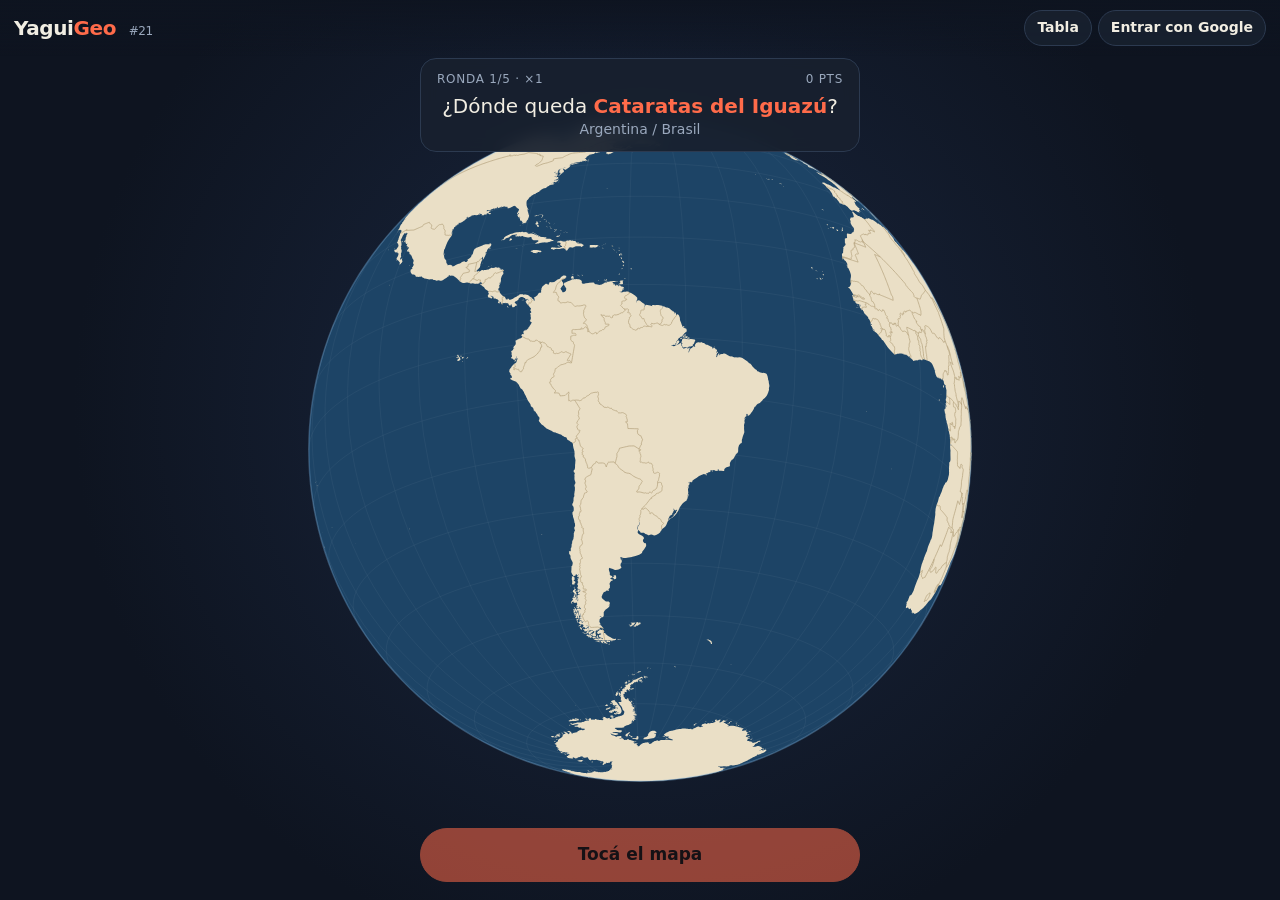
==== geo/index.html @ 8286e92d "Agregar Yagui Geo, juego diario de geografía, en geo/ Cinco lugares por día sobre un globo, puntaje " ====
<!doctype html>
<html lang="es">
<head>
<meta charset="utf-8">
<meta name="viewport" content="width=device-width, initial-scale=1, viewport-fit=cover, user-scalable=no">
<meta name="theme-color" content="#0e1420">
<title>Yagui Geo</title>
<link rel="stylesheet" href="style.css">
</head>
<body>
<canvas id="globe" aria-label="Globo terráqueo: tocá para marcar un lugar"></canvas>

<header>
  <div class="brand">Yagui<span>Geo</span> <small id="dayLabel"></small></div>
  <div class="actions">
    <button id="btnBoard" class="ghost">Tabla</button>
    <button id="btnAuth" class="ghost">Entrar con Google</button>
  </div>
</header>

<section id="prompt" class="card" hidden>
  <div class="meta"><span id="roundLabel"></span><span id="scoreLabel"></span></div>
  <div class="question">¿Dónde queda <strong id="placeName"></strong>?</div>
  <div class="sub" id="placeCountry"></div>
</section>

<section id="bar" hidden>
  <div id="feedback" class="card" hidden></div>
  <button id="btnMain" class="primary" disabled>Tocá el mapa</button>
</section>

<dialog id="endDlg">
  <h2>Resultado de hoy</h2>
  <div class="big" id="endTotal"></div>
  <ol id="endRounds"></ol>
  <p id="endNote" class="note"></p>
  <div class="row">
    <button id="btnShare" class="primary">Compartir</button>
    <button id="btnEndBoard">Ver tabla</button>
    <button id="btnEndClose" class="ghost">Ver mapa</button>
  </div>
</dialog>

<dialog id="boardDlg">
  <h2>Tabla de posiciones</h2>
  <div id="boardBody"></div>
  <div class="row"><button id="btnBoardClose" class="primary">Cerrar</button></div>
</dialog>

<div id="toast" hidden></div>

<script src="vendor/d3.min.js"></script>
<script src="vendor/topojson-client.min.js"></script>
<script src="vendor/supabase.js"></script>
<script src="config.js"></script>
<script src="places.js"></script>
<script src="app.js"></script>
</body>
</html>
---- geo/style.css ----
:root {
  --bg: #0e1420;
  --panel: #18212fee;
  --line: #2c3a50;
  --text: #f1ede2;
  --muted: #9aa8bd;
  --accent: #ff6b4a;
  --good: #2fbf71;
}
* { box-sizing: border-box; }
html, body { height: 100%; margin: 0; overflow: hidden; }
body {
  background: radial-gradient(circle at 50% 45%, #1a2740 0%, var(--bg) 70%);
  color: var(--text);
  font: 16px/1.4 system-ui, -apple-system, "Segoe UI", Roboto, sans-serif;
  -webkit-tap-highlight-color: transparent;
}
#globe { position: fixed; inset: 0; width: 100%; height: 100%; touch-action: none; cursor: grab; }
#globe.dragging { cursor: grabbing; }

header {
  position: fixed; top: 0; left: 0; right: 0;
  display: flex; align-items: center; justify-content: space-between; gap: 8px;
  padding: calc(10px + env(safe-area-inset-top)) 14px 10px;
  pointer-events: none;
  background: linear-gradient(#0e1420e6, #0e142000);
}
header > * { pointer-events: auto; }
.brand { font-weight: 800; font-size: 20px; letter-spacing: -.02em; white-space: nowrap; }
.brand span { color: var(--accent); }
.brand small { font-weight: 500; font-size: 12px; color: var(--muted); margin-left: 6px; }
.actions { display: flex; gap: 6px; }

button {
  font: inherit; font-weight: 600; color: var(--text);
  background: #26334a; border: 1px solid var(--line); border-radius: 999px;
  padding: 9px 16px; cursor: pointer;
}
button.ghost { background: var(--panel); font-size: 14px; padding: 7px 12px; }
button.primary { background: var(--accent); border-color: var(--accent); color: #1b0d08; }
button:disabled { opacity: .55; cursor: default; }
#btnAuth { max-width: 46vw; overflow: hidden; text-overflow: ellipsis; white-space: nowrap; }

.card {
  background: var(--panel); border: 1px solid var(--line); border-radius: 16px;
  padding: 12px 16px; backdrop-filter: blur(8px);
}
#prompt {
  position: fixed; left: 50%; transform: translateX(-50%);
  top: calc(58px + env(safe-area-inset-top)); width: min(440px, calc(100% - 24px));
  text-align: center; pointer-events: none;
}
#prompt .meta { display: flex; justify-content: space-between; font-size: 12px; color: var(--muted); text-transform: uppercase; letter-spacing: .06em; }
#prompt .question { font-size: 20px; margin-top: 4px; }
#prompt .question strong { color: var(--accent); }
#prompt .sub { color: var(--muted); font-size: 14px; }

#bar {
  position: fixed; left: 50%; transform: translateX(-50%);
  bottom: calc(18px + env(safe-area-inset-bottom)); width: min(440px, calc(100% - 24px));
  display: flex; flex-direction: column; gap: 8px; pointer-events: none;
}
#bar > * { pointer-events: auto; }
#bar button { width: 100%; padding: 14px; font-size: 17px; }
#feedback { text-align: center; }
#feedback b { color: var(--good); font-size: 20px; }

dialog {
  background: #18212f; color: var(--text); border: 1px solid var(--line); border-radius: 20px;
  width: min(520px, calc(100% - 24px)); max-height: calc(100% - 40px); padding: 20px;
}
dialog::backdrop { background: #060a12b0; }
dialog h2 { margin: 0 0 8px; font-size: 18px; }
.big { font-size: 44px; font-weight: 800; letter-spacing: -.03em; }
.big small { font-size: 16px; color: var(--muted); font-weight: 500; }
#endRounds { list-style: none; padding: 0; margin: 10px 0; }
#endRounds li { display: flex; justify-content: space-between; gap: 10px; padding: 7px 0; border-top: 1px solid var(--line); font-size: 15px; }
#endRounds li span:last-child { color: var(--muted); white-space: nowrap; }
#endRounds li b { color: var(--text); }
.note { color: var(--muted); font-size: 14px; margin: 8px 0 14px; }
.row { display: flex; flex-wrap: wrap; gap: 8px; margin-top: 12px; }

#boardBody { overflow: auto; max-height: 60vh; }
table { width: 100%; border-collapse: collapse; font-size: 14px; }
th, td { padding: 8px 6px; text-align: right; border-bottom: 1px solid var(--line); white-space: nowrap; }
th { color: var(--muted); font-weight: 600; font-size: 12px; text-transform: uppercase; letter-spacing: .04em; cursor: pointer; user-select: none; }
th.sorted { color: var(--accent); }
th:nth-child(2), td:nth-child(2) { text-align: left; }
td.player { display: flex; align-items: center; gap: 8px; max-width: 42vw; overflow: hidden; text-overflow: ellipsis; }
td.player img { width: 22px; height: 22px; border-radius: 50%; flex: none; }
tr.me td { background: #ff6b4a1c; font-weight: 600; }

#toast {
  position: fixed; left: 50%; bottom: 110px; transform: translateX(-50%);
  background: #000c; padding: 8px 14px; border-radius: 999px; font-size: 14px; z-index: 10;
}
[hidden] { display: none !important; }
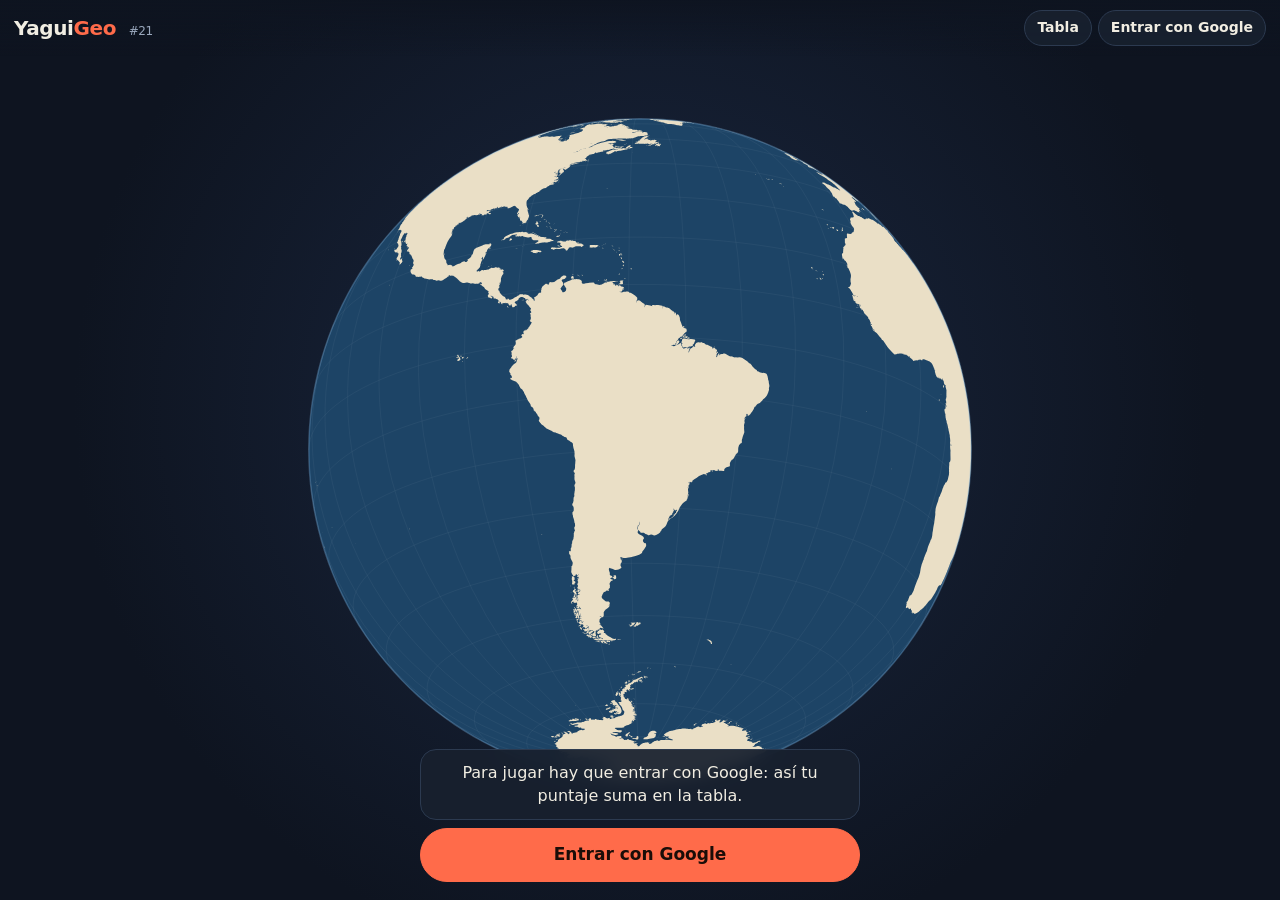
==== commit 6b278bca: "Yagui Geo: sin fronteras, login obligatorio y dominio correcto - El globo ya no dibuja las fronteras" ====
--- a/geo/index.html
+++ b/geo/index.html
@@ -2,6 +2,10 @@
 <html lang="es">
 <head>
 <meta charset="utf-8">
+<script>
+  // El login con Google solo vuelve bien a yaston.vercel.app: la copia de GitHub Pages manda ahí.
+  if (location.hostname === 'juliansa99.github.io') location.replace('https://yaston.vercel.app/geo/');
+</script>
 <meta name="viewport" content="width=device-width, initial-scale=1, viewport-fit=cover, user-scalable=no">
 <meta name="theme-color" content="#0e1420">
 <title>Yagui Geo</title>
